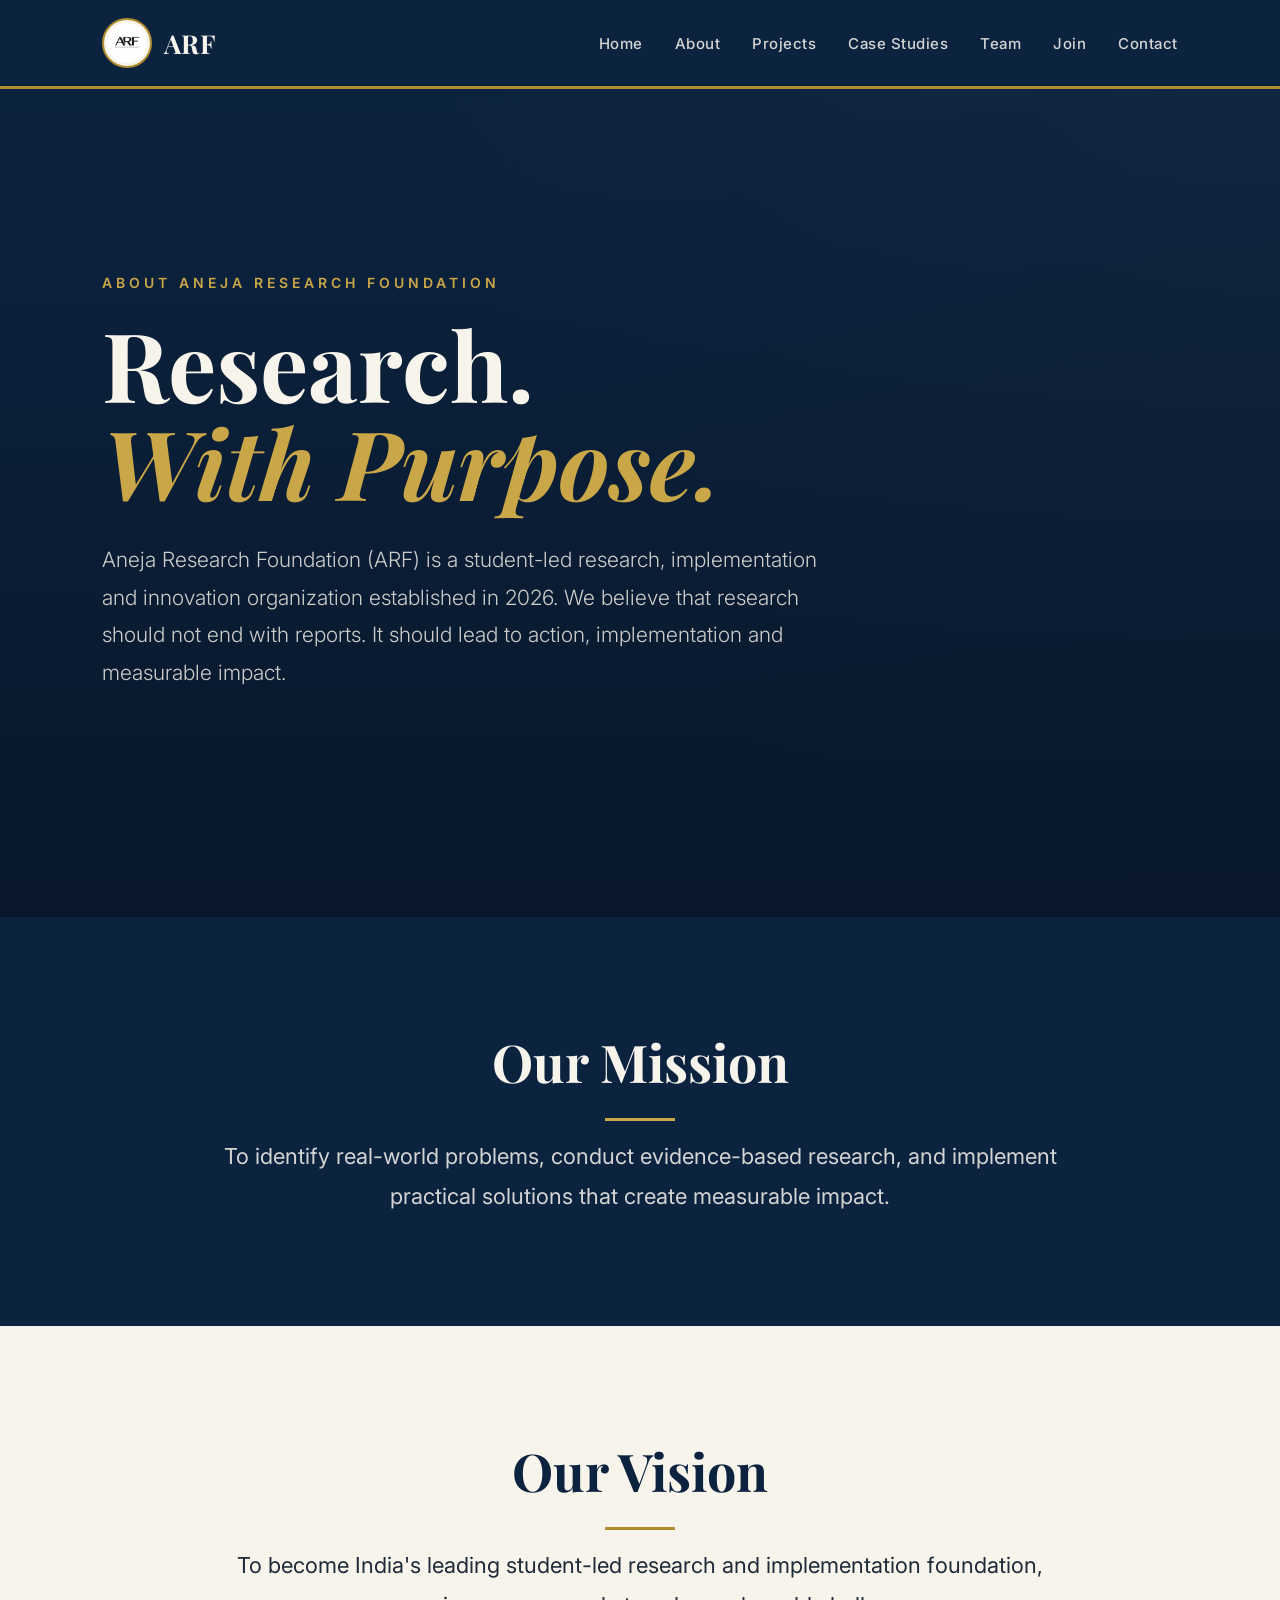
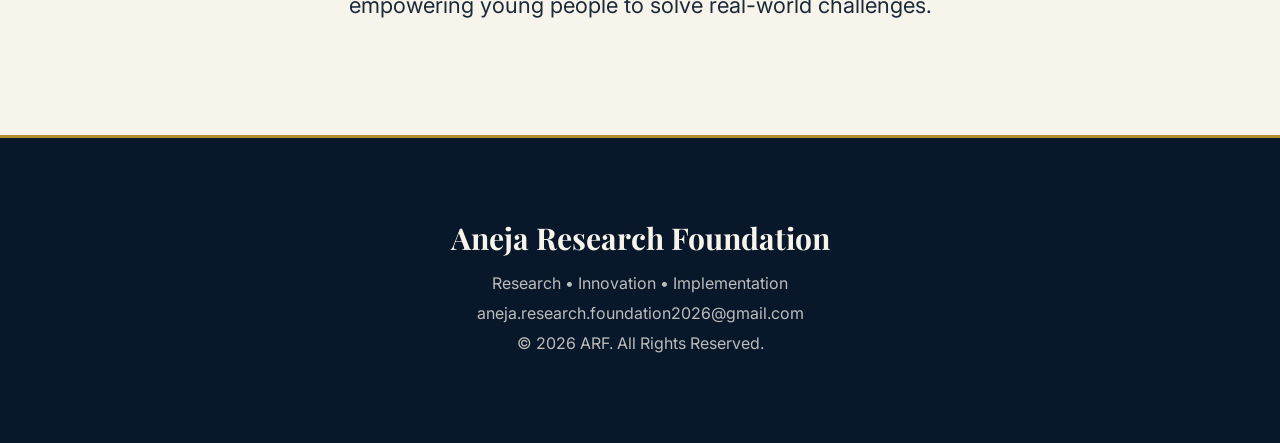
==== about.html @ 8275fc6b "ARF website — initial release Co-Authored-By: Claude Fable 5 <noreply@anthropic.com>" ====
<!DOCTYPE html>

<html lang="en">
<head>
<meta charset="UTF-8">
<meta name="viewport" content="width=device-width, initial-scale=1.0">
<title>About ARF</title>
<link rel="stylesheet" href="style.css">
</head>

<body>

<nav class="navbar">

<div class="logo">
<img src="images/logo.jpeg" alt="ARF Logo">
ARF
</div>

<ul>
<li><a href="index.html">Home</a></li>
<li><a href="about.html">About</a></li>
<li><a href="projects.html">Projects</a></li>
<li><a href="case-studies.html">Case Studies</a></li>
<li><a href="team.html">Team</a></li>
<li><a href="join.html">Join</a></li>
<li><a href="contact.html">Contact</a></li>
</ul>

</nav>

<section class="hero">

<div class="hero-content">

<p class="tagline">ABOUT ANEJA RESEARCH FOUNDATION</p>

<h1>
Research.<br>
<span>With Purpose.</span>
</h1>

<p class="description">
Aneja Research Foundation (ARF) is a student-led research,
implementation and innovation organization established in 2026.

We believe that research should not end with reports. It should
lead to action, implementation and measurable impact.

</p>

</div>

</section>

<section class="research">

<h2>Our Mission</h2>

<p style="max-width:900px;margin:auto;font-size:22px;line-height:1.8;">
To identify real-world problems, conduct evidence-based research,
and implement practical solutions that create measurable impact.
</p>

</section>

<section class="impact">

<h2>Our Vision</h2>

<p style="max-width:900px;margin:auto;font-size:22px;line-height:1.8;">
To become India's leading student-led research and implementation
foundation, empowering young people to solve real-world challenges.
</p>

</section>

<footer>

<h3>Aneja Research Foundation</h3>

<p>Research • Innovation • Implementation</p>

<p>aneja.research.foundation2026@gmail.com</p>

<p>© 2026 ARF. All Rights Reserved.</p>

</footer>

</body>
</html>
---- style.css ----
@import url('https://fonts.googleapis.com/css2?family=Playfair+Display:wght@500;600;700;800&family=Inter:wght@300;400;500;600;700&display=swap');

:root{
--navy:#0c2340;
--navy-deep:#081729;
--ivory:#f7f4ec;
--ivory-soft:#efe9db;
--gold:#b08d2e;
--gold-bright:#c9a648;
--ink:#1e2a38;
--muted:#5b6b7c;
--line:rgba(12,35,64,.14);
}

*{
margin:0;
padding:0;
box-sizing:border-box;
font-family:'Inter',sans-serif;
scroll-behavior:smooth;
}

body{
background:var(--ivory);
color:var(--ink);
overflow-x:hidden;
}

h1,h2,h3,h1 span,h2 span,h3 span{
font-family:'Playfair Display',serif;
}

/* NAVBAR */

.navbar{
position:sticky;
top:0;
z-index:1000;
display:flex;
justify-content:space-between;
align-items:center;
padding:18px 8%;
background:var(--navy);
border-bottom:3px solid var(--gold);
}

.logo{
display:flex;
align-items:center;
gap:12px;
font-size:26px;
font-weight:700;
font-family:'Playfair Display',serif;
color:var(--ivory);
letter-spacing:1px;
}

.logo img{
width:50px;
height:50px;
object-fit:cover;
border-radius:50%;
background:var(--ivory);
padding:3px;
border:2px solid var(--gold);
}

.navbar ul{
display:flex;
gap:32px;
list-style:none;
}

.navbar a{
text-decoration:none;
color:rgba(247,244,236,.85);
font-weight:500;
font-size:15px;
letter-spacing:.5px;
padding-bottom:4px;
border-bottom:2px solid transparent;
transition:.3s;
}

.navbar a:hover{
color:var(--gold-bright);
border-bottom-color:var(--gold-bright);
}

/* HERO */

.hero{
min-height:92vh;
display:flex;
align-items:center;
padding:0 8%;
background:
linear-gradient(rgba(12,35,64,.92),rgba(8,23,41,.96)),
radial-gradient(circle at top right,rgba(176,141,46,.35),transparent 55%),
var(--navy);
color:var(--ivory);
}

.hero-content{
max-width:850px;
}

.tagline{
color:var(--gold-bright);
letter-spacing:4px;
font-weight:600;
font-size:14px;
text-transform:uppercase;
margin-bottom:24px;
}

.hero h1{
font-size:96px;
line-height:1.02;
font-weight:700;
margin-bottom:30px;
color:var(--ivory);
}

.hero h1 span{
color:var(--gold-bright);
font-style:italic;
}

.description{
font-size:21px;
line-height:1.8;
color:rgba(247,244,236,.82);
max-width:720px;
margin-bottom:40px;
font-weight:300;
}

.hero-buttons{
display:flex;
gap:20px;
}

.btn{
padding:16px 38px;
border-radius:3px;
font-weight:600;
font-size:15px;
letter-spacing:1px;
text-transform:uppercase;
text-decoration:none;
transition:.3s;
}

.gold-btn{
background:var(--gold);
color:var(--navy-deep);
border:1px solid var(--gold);
}

.gold-btn:hover{
background:var(--gold-bright);
box-shadow:0 10px 30px rgba(176,141,46,.35);
transform:translateY(-3px);
}

.dark-btn{
border:1px solid rgba(247,244,236,.5);
color:var(--ivory);
}

.dark-btn:hover{
border-color:var(--gold-bright);
color:var(--gold-bright);
}

/* IMPACT */

.impact{
padding:110px 8%;
text-align:center;
background:var(--ivory);
}

.impact h2{
font-size:52px;
margin-bottom:16px;
color:var(--navy);
}

.impact h2::after{
content:"";
display:block;
width:70px;
height:3px;
background:var(--gold);
margin:22px auto 0;
}

.impact-grid{
display:grid;
grid-template-columns:repeat(4,1fr);
gap:24px;
margin-top:60px;
}

.card{
background:#fff;
padding:44px 36px;
border-radius:4px;
border:1px solid var(--line);
border-top:4px solid var(--gold);
box-shadow:0 2px 10px rgba(12,35,64,.05);
transition:.3s;
}

.card:hover{
transform:translateY(-8px);
box-shadow:0 18px 40px rgba(12,35,64,.12);
}

.card h3{
font-size:54px;
color:var(--navy);
margin-bottom:10px;
}

.card p{
color:var(--muted);
letter-spacing:.5px;
}

/* RESEARCH */

.research{
padding:110px 8%;
background:var(--navy);
color:var(--ivory);
text-align:center;
}

.research h2{
font-size:52px;
color:var(--ivory);
margin-bottom:16px;
}

.research h2::after{
content:"";
display:block;
width:70px;
height:3px;
background:var(--gold-bright);
margin:22px auto 0;
}

.research p{
color:rgba(247,244,236,.85);
}

.method-grid{
display:grid;
grid-template-columns:repeat(5,1fr);
gap:18px;
margin-top:60px;
}

.method-grid div{
padding:32px 20px;
background:rgba(247,244,236,.05);
border-radius:4px;
border:1px solid rgba(201,166,72,.3);
font-size:19px;
font-weight:600;
letter-spacing:1px;
color:var(--gold-bright);
font-family:'Playfair Display',serif;
transition:.3s;
}

.method-grid div:hover{
background:rgba(201,166,72,.12);
border-color:var(--gold-bright);
}

/* CASE STUDIES */

.cases{
padding:110px 8%;
background:var(--ivory-soft);
}

.cases h2{
text-align:center;
font-size:52px;
color:var(--navy);
margin-bottom:16px;
}

.cases h2::after{
content:"";
display:block;
width:70px;
height:3px;
background:var(--gold);
margin:22px auto 60px;
}

.case-grid{
display:grid;
grid-template-columns:repeat(2,1fr);
gap:30px;
}

.case-card{
background:#fff;
padding:48px;
border-radius:4px;
border:1px solid var(--line);
border-left:5px solid var(--gold);
box-shadow:0 2px 10px rgba(12,35,64,.05);
transition:.3s;
}

.case-card:hover{
transform:translateY(-8px);
box-shadow:0 18px 40px rgba(12,35,64,.12);
}

.case-card h3{
font-size:32px;
margin-bottom:15px;
color:var(--navy);
}

.case-card p{
color:var(--muted);
line-height:1.7;
}

.case-card .gold-btn{
display:inline-block;
}

/* FOOTER */

footer{
padding:80px 8%;
text-align:center;
background:var(--navy-deep);
border-top:3px solid var(--gold);
color:rgba(247,244,236,.75);
}

footer h3{
font-size:30px;
color:var(--ivory);
margin-bottom:15px;
}

footer p{
margin:10px 0;
}

/* REVEAL ANIMATION — content is never hidden; hero gets a one-time fade */

@keyframes fadeUp{
from{opacity:0;transform:translateY(24px);}
to{opacity:1;transform:none;}
}

.hero-content.reveal{
animation:fadeUp .9s ease both;
}

@media (prefers-reduced-motion:reduce){
.hero-content.reveal{animation:none;}
}

/* QUOTE BAND */

.quote-band{
background:var(--ivory-soft);
border-bottom:1px solid var(--line);
padding:70px 8%;
text-align:center;
}

.quote-band blockquote{
font-family:'Playfair Display',serif;
font-size:32px;
font-style:italic;
color:var(--navy);
max-width:900px;
margin:auto;
line-height:1.5;
}

.quote-attrib{
margin-top:18px;
color:var(--gold);
letter-spacing:2px;
font-size:13px;
text-transform:uppercase;
font-weight:600;
}

/* SECTION LEDE */

.section-lede{
max-width:640px;
margin:24px auto 0;
color:var(--muted);
font-size:18px;
line-height:1.7;
}

.section-lede.light{
color:rgba(247,244,236,.75);
}

.card-note{
display:block;
margin-top:10px;
font-size:13px;
letter-spacing:1px;
text-transform:uppercase;
color:var(--gold);
font-weight:600;
}

/* STORY / TRILOGY */

.story{
padding:110px 8%;
background:#fff;
border-top:1px solid var(--line);
}

.story-inner{
max-width:1100px;
margin:auto;
}

.story h2{
font-size:52px;
color:var(--navy);
margin-bottom:24px;
}

.story-text{
font-size:20px;
line-height:1.8;
color:var(--muted);
max-width:820px;
margin-bottom:60px;
}

.timeline{
display:grid;
grid-template-columns:repeat(3,1fr);
gap:28px;
}

.timeline-item{
border-top:3px solid var(--gold);
background:var(--ivory);
padding:34px 30px;
border-radius:4px;
border-left:1px solid var(--line);
border-right:1px solid var(--line);
border-bottom:1px solid var(--line);
}

.timeline-marker{
display:block;
font-size:12px;
letter-spacing:2px;
color:var(--gold);
font-weight:700;
margin-bottom:14px;
}

.timeline-item h3{
font-size:24px;
color:var(--navy);
margin-bottom:12px;
}

.timeline-item p{
color:var(--muted);
line-height:1.7;
font-size:15px;
margin-bottom:16px;
}

.text-link{
color:var(--navy);
font-weight:600;
text-decoration:none;
border-bottom:2px solid var(--gold);
padding-bottom:2px;
font-size:15px;
transition:.3s;
}

.text-link:hover{
color:var(--gold);
}

.field-stats{
margin-top:60px;
display:grid;
grid-template-columns:repeat(4,1fr);
gap:1px;
background:var(--line);
border:1px solid var(--line);
}

.field-stats div{
background:var(--navy);
color:var(--ivory);
padding:34px 24px;
text-align:center;
}

.field-stats strong{
display:block;
font-family:'Playfair Display',serif;
font-size:42px;
color:var(--gold-bright);
margin-bottom:8px;
}

.field-stats em{
font-size:22px;
font-style:normal;
}

.field-stats span{
font-size:13px;
letter-spacing:1px;
text-transform:uppercase;
color:rgba(247,244,236,.7);
}

/* METHOD STEPS */

.method-grid div p{
font-family:'Inter',sans-serif;
font-size:14px;
font-weight:400;
color:rgba(247,244,236,.7);
letter-spacing:0;
margin-top:12px;
line-height:1.6;
}

.step-num{
display:block;
font-family:'Inter',sans-serif;
font-size:13px;
letter-spacing:3px;
color:rgba(247,244,236,.5);
margin-bottom:10px;
}

/* CIF BAND */

.cif-band{
display:grid;
grid-template-columns:1.2fr 1fr;
gap:50px;
background:#fff;
border:1px solid var(--line);
border-left:5px solid var(--gold);
padding:60px;
border-radius:4px;
box-shadow:0 2px 10px rgba(12,35,64,.05);
text-align:left;
max-width:1150px;
margin:60px auto 0;
}

.cif-text h3{
font-size:34px;
color:var(--navy);
margin:14px 0 18px;
}

.cif-text p{
color:var(--muted);
line-height:1.8;
margin-bottom:22px;
}

.status-line{
color:var(--navy) !important;
font-weight:600;
font-size:15px;
background:var(--ivory-soft);
border-left:3px solid var(--gold);
padding:14px 18px;
}

.cif-text .btn{
display:inline-block;
}

.cif-pillars{
display:flex;
flex-direction:column;
gap:18px;
}

.cif-pillars div{
border:1px solid var(--line);
border-top:3px solid var(--gold);
padding:22px 24px;
border-radius:4px;
background:var(--ivory);
}

.cif-pillars h4{
font-family:'Playfair Display',serif;
color:var(--navy);
font-size:19px;
margin-bottom:8px;
}

.cif-pillars p{
color:var(--muted);
font-size:14px;
line-height:1.6;
margin:0;
}

/* CTA BAND */

.cta-band{
background:
linear-gradient(rgba(12,35,64,.94),rgba(8,23,41,.97)),
radial-gradient(circle at bottom left,rgba(176,141,46,.4),transparent 55%),
var(--navy);
color:var(--ivory);
text-align:center;
padding:110px 8%;
}

.cta-band h2{
font-size:56px;
color:var(--ivory);
margin-bottom:18px;
}

.cta-band p{
color:rgba(247,244,236,.8);
font-size:19px;
max-width:640px;
margin:0 auto 40px;
}

.hero-buttons.center{
justify-content:center;
}

/* MOBILE */

@media(max-width:1000px){

.hero h1{
font-size:56px;
}

.impact-grid,
.method-grid,
.case-grid,
.timeline,
.cif-band{
grid-template-columns:1fr;
}

.field-stats{
grid-template-columns:repeat(2,1fr);
}

.cif-band{
padding:36px 26px;
}

.quote-band blockquote{
font-size:24px;
}

.story h2,
.cta-band h2{
font-size:40px;
}

.navbar{
flex-direction:column;
gap:18px;
}

.navbar ul{
flex-wrap:wrap;
justify-content:center;
gap:18px;
}

.hero-buttons{
flex-direction:column;
}

}
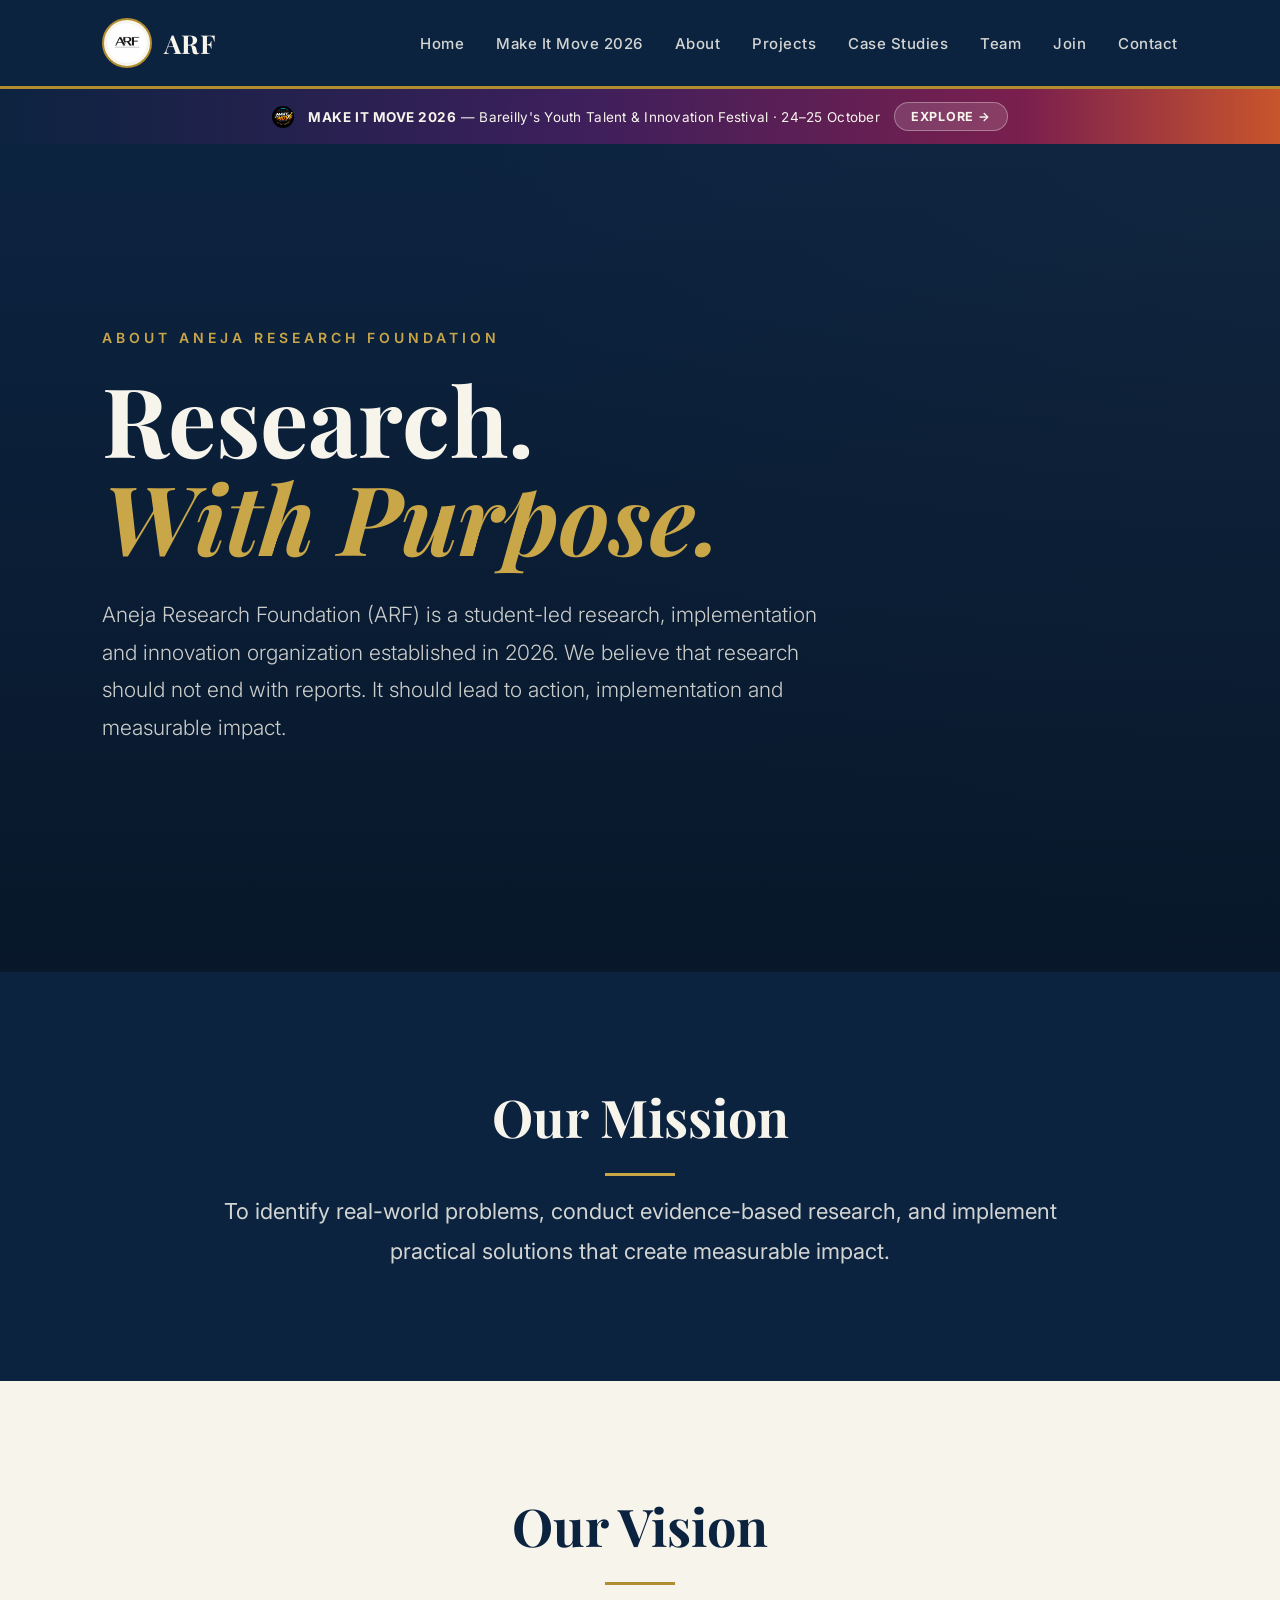
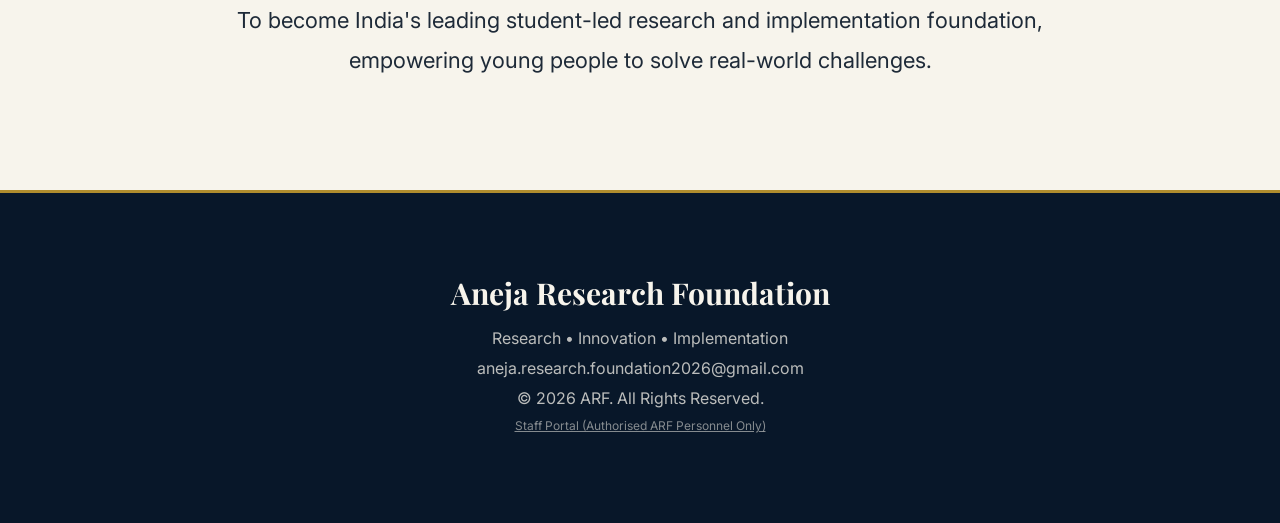
==== commit 7099be7a: "Make MAKE IT MOVE the site-wide main attraction, cross-linked to ARF research - Added a MAKE IT MOVE" ====
--- a/about.html
+++ b/about.html
@@ -5,7 +5,7 @@
 <meta charset="UTF-8">
 <meta name="viewport" content="width=device-width, initial-scale=1.0">
 <title>About ARF</title>
-<link rel="stylesheet" href="style.css">
+<link rel="stylesheet" href="style.css?v=2">
 </head>
 
 <body>
@@ -19,6 +19,7 @@
 
 <ul>
 <li><a href="index.html">Home</a></li>
+<li><a href="make-it-move.html">Make It Move 2026</a></li>
 <li><a href="about.html">About</a></li>
 <li><a href="projects.html">Projects</a></li>
 <li><a href="case-studies.html">Case Studies</a></li>
@@ -28,6 +29,12 @@
 </ul>
 
 </nav>
+
+<a href="make-it-move.html" class="mim-banner">
+<img src="images/mim-logo.png" alt="MAKE IT MOVE 2026 logo">
+<span class="mim-banner-text"><strong>MAKE IT MOVE 2026</strong> — Bareilly's Youth Talent &amp; Innovation Festival · 24&ndash;25 October</span>
+<span class="mim-banner-cta">Explore &rarr;</span>
+</a>
 
 <section class="hero">
 
@@ -85,6 +92,8 @@
 
 <p>© 2026 ARF. All Rights Reserved.</p>
 
+<p style="font-size:12px;"><a href="staff.html" style="color:inherit;opacity:.7;">Staff Portal (Authorised ARF Personnel Only)</a></p>
+
 </footer>
 
 </body>
--- a/style.css
+++ b/style.css
@@ -713,3 +713,177 @@
 }
 
 }
+
+/* ============================================================
+   MAKE IT MOVE 2026 — campaign banner + homepage spotlight
+   (Seasonal: safe to remove/simplify after October 2026)
+   ============================================================ */
+
+.mim-banner{
+  display:flex;
+  align-items:center;
+  justify-content:center;
+  gap:14px;
+  flex-wrap:wrap;
+  padding:13px 20px;
+  background:linear-gradient(90deg,#0c2340,#3d1f5c 45%,#7a1f4e 80%,#c9552c);
+  color:#f7f4ec;
+  text-decoration:none;
+  font-family:'Inter',sans-serif;
+}
+.mim-banner:hover{filter:brightness(1.08);}
+.mim-banner img{
+  height:22px;width:22px;border-radius:50%;object-fit:cover;
+  flex-shrink:0;
+}
+.mim-banner .mim-banner-text{
+  font-size:13.5px;
+  letter-spacing:.02em;
+  text-align:center;
+}
+.mim-banner .mim-banner-text strong{
+  font-weight:700;
+  letter-spacing:.04em;
+}
+.mim-banner .mim-banner-cta{
+  font-weight:700;
+  font-size:12.5px;
+  letter-spacing:.06em;
+  text-transform:uppercase;
+  padding:6px 16px;
+  border-radius:999px;
+  background:rgba(247,244,236,.14);
+  border:1px solid rgba(247,244,236,.35);
+  white-space:nowrap;
+  transition:background .2s ease;
+}
+.mim-banner:hover .mim-banner-cta{background:rgba(247,244,236,.26);}
+
+/* ---- homepage spotlight ---- */
+.mim-spotlight{
+  position:relative;
+  overflow:hidden;
+  padding:90px 8% 100px;
+  background:
+    radial-gradient(60% 55% at 20% 15%, rgba(61,107,255,.30), transparent 60%),
+    radial-gradient(55% 50% at 85% 85%, rgba(201,85,44,.28), transparent 60%),
+    radial-gradient(50% 45% at 90% 10%, rgba(122,31,78,.30), transparent 60%),
+    var(--navy-deep);
+  color:var(--ivory);
+  text-align:center;
+}
+.mim-spotlight-inner{
+  position:relative;
+  z-index:2;
+  max-width:820px;
+  margin:0 auto;
+}
+.mim-spotlight img.mim-spotlight-logo{
+  width:88px;height:88px;border-radius:50%;object-fit:cover;
+  margin:0 auto 26px;
+  box-shadow:0 0 44px -6px rgba(201,85,44,.55);
+}
+.mim-spotlight .mim-eyebrow{
+  font-family:'Inter',sans-serif;
+  font-size:12.5px;
+  letter-spacing:.22em;
+  text-transform:uppercase;
+  color:#9fd6e6;
+  margin-bottom:22px;
+}
+.mim-spotlight h2{
+  font-family:'Playfair Display',serif;
+  font-weight:700;
+  font-style:italic;
+  font-size:clamp(40px,6vw,72px);
+  line-height:1.03;
+  margin-bottom:20px;
+  background:linear-gradient(100deg,#ffffff 0%,#f4c86b 40%,#e8783a 75%,#c9552c 100%);
+  -webkit-background-clip:text;background-clip:text;
+  -webkit-text-fill-color:transparent;color:transparent;
+}
+.mim-spotlight .mim-spotlight-sub{
+  font-size:16px;
+  letter-spacing:.05em;
+  text-transform:uppercase;
+  font-weight:600;
+  color:#f7f4ec;
+  margin-bottom:10px;
+}
+.mim-spotlight .mim-spotlight-date{
+  font-family:'Inter',sans-serif;
+  font-size:14px;
+  letter-spacing:.08em;
+  color:#9fd6e6;
+  margin-bottom:26px;
+}
+.mim-spotlight .mim-spotlight-desc{
+  font-size:17px;
+  line-height:1.7;
+  color:rgba(247,244,236,.8);
+  max-width:600px;
+  margin:0 auto 38px;
+}
+.mim-spotlight .hero-buttons{justify-content:center;}
+.mim-btn{
+  padding:16px 38px;
+  border-radius:999px;
+  font-weight:600;
+  font-size:14.5px;
+  letter-spacing:.03em;
+  text-transform:uppercase;
+  text-decoration:none;
+  transition:.3s;
+  display:inline-block;
+}
+.mim-btn-primary{
+  background:linear-gradient(120deg,#3d6bff,#c9552c 85%);
+  color:#fff;
+  box-shadow:0 10px 30px -8px rgba(201,85,44,.5);
+}
+.mim-btn-primary:hover{transform:translateY(-3px);box-shadow:0 14px 36px -6px rgba(201,85,44,.65);}
+.mim-btn-ghost{
+  border:1px solid rgba(247,244,236,.4);
+  color:var(--ivory);
+}
+.mim-btn-ghost:hover{background:rgba(247,244,236,.08);}
+
+.mim-spotlight-note{
+  position:relative;z-index:2;
+  margin-top:44px;
+  font-family:'Inter',sans-serif;
+  font-size:13.5px;
+  color:rgba(247,244,236,.6);
+}
+.mim-spotlight-note a{color:#9fd6e6;text-decoration:underline;}
+
+/* ---- reciprocal research-credibility band, used on make-it-move.html ---- */
+.mim-research-band{
+  border-radius:14px;
+  padding:56px 44px;
+  background:linear-gradient(160deg, rgba(61,107,255,.10), rgba(255,255,255,.03));
+  border:1px solid rgba(255,255,255,.09);
+}
+.mim-research-grid{
+  display:grid;grid-template-columns:repeat(3,1fr);gap:28px;
+  margin-top:34px;
+}
+.mim-research-stat{
+  border-left:2px solid rgba(255,255,255,.12);
+  padding-left:18px;
+}
+.mim-research-stat strong{
+  display:block;
+  font-family:'Barlow Condensed',sans-serif;font-weight:800;font-style:italic;
+  font-size:38px;
+  margin-bottom:6px;
+}
+.mim-research-stat span{
+  font-size:13.5px;color:#9aa0b4;line-height:1.5;display:block;
+}
+
+@media (max-width:640px){
+  .mim-banner{flex-direction:column;text-align:center;padding:14px 16px;}
+  .mim-spotlight{padding:70px 6% 70px;}
+  .mim-research-grid{grid-template-columns:1fr;gap:22px;}
+}
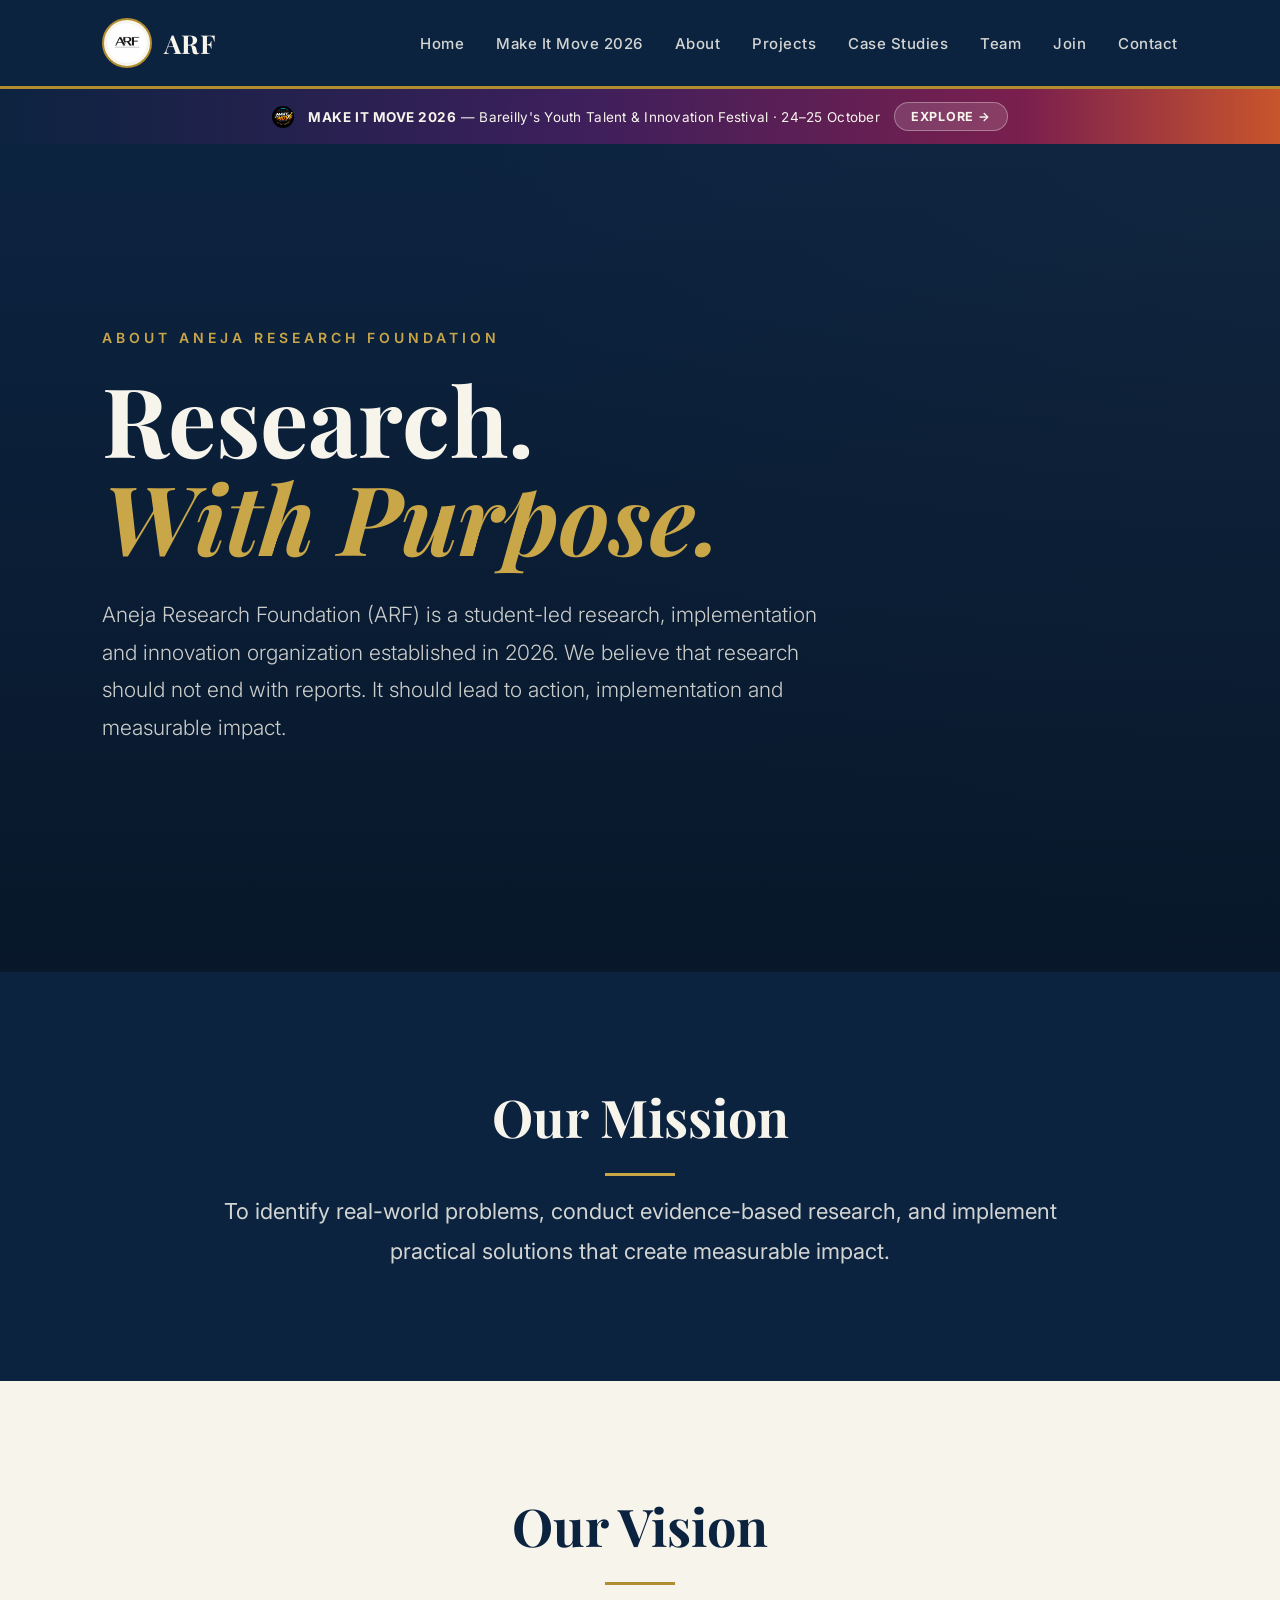
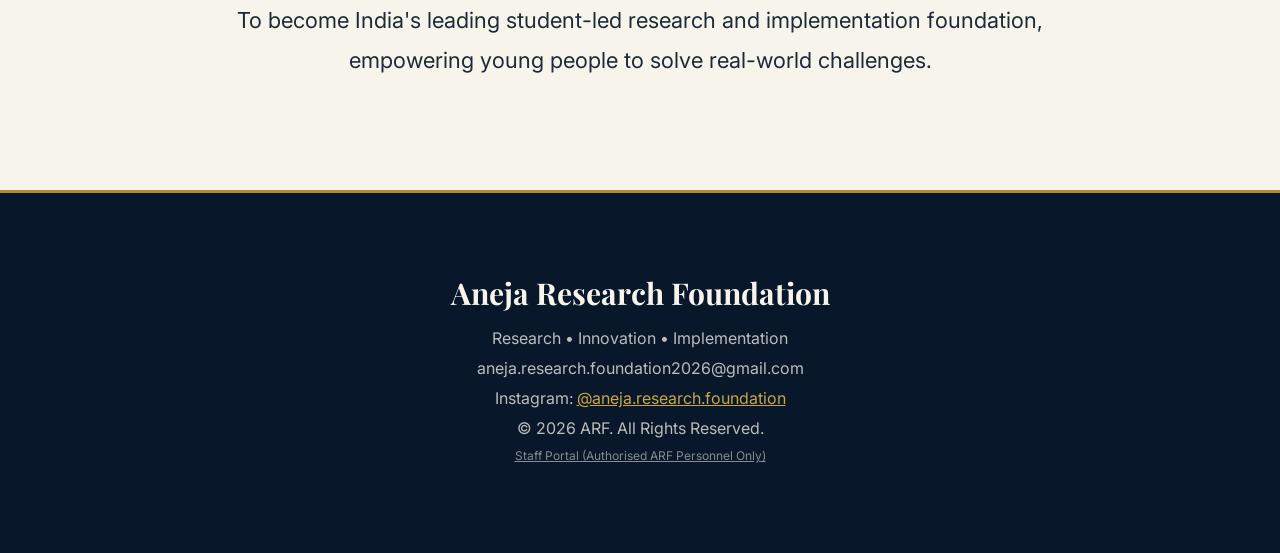
==== commit ab620ca2: "Add Instagram link to the main site footer Same @aneja.research.foundation handle already used on th" ====
--- a/about.html
+++ b/about.html
@@ -5,7 +5,7 @@
 <meta charset="UTF-8">
 <meta name="viewport" content="width=device-width, initial-scale=1.0">
 <title>About ARF</title>
-<link rel="stylesheet" href="style.css?v=2">
+<link rel="stylesheet" href="style.css?v=3">
 </head>
 
 <body>
@@ -90,6 +90,8 @@
 
 <p>aneja.research.foundation2026@gmail.com</p>
 
+<p>Instagram: <a href="https://instagram.com/aneja.research.foundation" target="_blank" rel="noopener" style="color:var(--gold-bright);">@aneja.research.foundation</a></p>
+
 <p>© 2026 ARF. All Rights Reserved.</p>
 
 <p style="font-size:12px;"><a href="staff.html" style="color:inherit;opacity:.7;">Staff Portal (Authorised ARF Personnel Only)</a></p>
--- a/style.css
+++ b/style.css
@@ -887,3 +887,105 @@
   .mim-spotlight{padding:70px 6% 70px;}
   .mim-research-grid{grid-template-columns:1fr;gap:22px;}
 }
+
+/* ============================================================
+   TEAM ORG CHART — three-tier flowchart (Leadership / Heads / Assistants)
+   ============================================================ */
+.org-chart{
+  padding:20px 6% 80px;
+  overflow-x:auto;
+}
+.org-chart-inner{
+  min-width:1180px;
+  max-width:1400px;
+  margin:0 auto;
+}
+
+.org-tier1{
+  display:flex;justify-content:center;gap:28px;flex-wrap:wrap;
+  margin-bottom:0;
+}
+.org-node{
+  background:var(--navy);
+  border:1px solid var(--gold);
+  border-radius:6px;
+  padding:20px 26px;
+  text-align:center;
+  min-width:190px;
+}
+.org-node h4{
+  font-family:'Playfair Display',serif;
+  font-size:18px;
+  color:var(--ivory);
+  margin-bottom:6px;
+  font-weight:600;
+}
+.org-node p{
+  font-size:11.5px;
+  color:var(--gold-bright);
+  text-transform:uppercase;
+  letter-spacing:1.2px;
+  font-weight:600;
+}
+.org-node.lead{box-shadow:0 8px 24px rgba(12,35,64,.18);}
+
+.org-connector-v{
+  width:1px;height:34px;
+  background:var(--gold);
+  margin:0 auto;
+}
+.org-connector-h{
+  height:1px;
+  background:var(--gold);
+  margin:0 auto;
+}
+
+.org-tier2{
+  display:flex;
+  gap:18px;
+  padding-top:0;
+}
+.org-dept{
+  flex:1;
+  min-width:150px;
+  display:flex;
+  flex-direction:column;
+  align-items:center;
+}
+.org-dept-tick{
+  width:1px;height:24px;
+  background:var(--line);
+}
+.org-node.head{
+  background:var(--ivory-soft);
+  border:1px solid var(--navy);
+  min-width:150px;
+  width:100%;
+}
+.org-node.head h4{color:var(--navy);font-size:15px;}
+.org-node.head p{color:var(--muted);font-weight:500;letter-spacing:.6px;}
+
+.org-node.assistant{
+  background:transparent;
+  border:1px dashed var(--line);
+  min-width:150px;
+  width:100%;
+  padding:14px 18px;
+}
+.org-node.assistant h4{color:var(--navy);font-size:13.5px;}
+.org-node.assistant p{color:var(--muted);font-size:10.5px;}
+
+.org-legend{
+  display:flex;gap:26px;justify-content:center;flex-wrap:wrap;
+  margin-top:36px;
+  font-size:12px;color:var(--muted);
+}
+.org-legend span{display:inline-flex;align-items:center;gap:8px;}
+.org-legend i{width:14px;height:14px;border-radius:3px;display:inline-block;}
+.org-legend .sw-lead{background:var(--navy);border:1px solid var(--gold);}
+.org-legend .sw-head{background:var(--ivory-soft);border:1px solid var(--navy);}
+.org-legend .sw-assist{background:transparent;border:1px dashed var(--line);}
+
+@media (max-width:900px){
+  .org-chart-inner{min-width:1000px;}
+}
